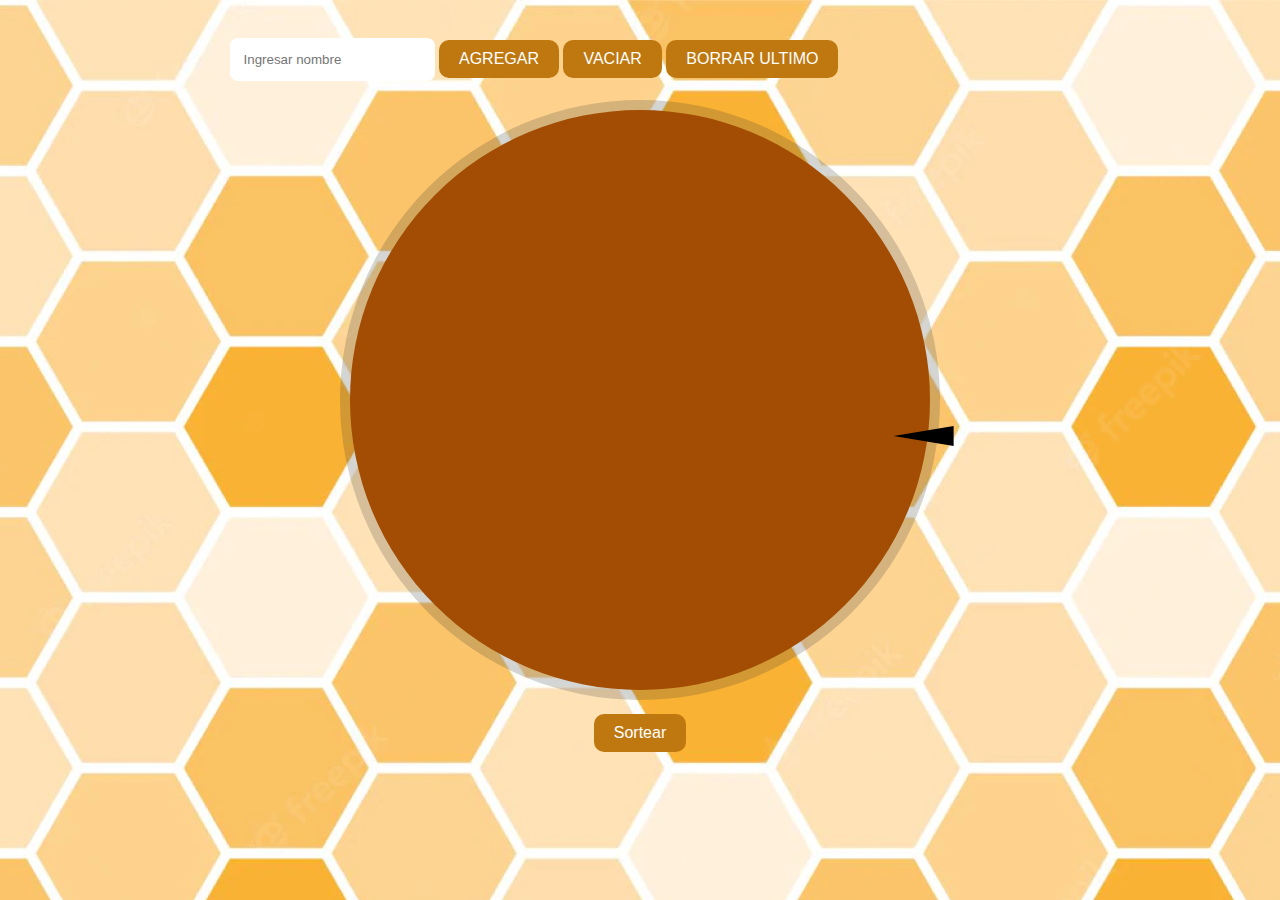
==== index.html @ 78ddba22 "solucion confilcto" ====
<!DOCTYPE html>
<html lang="en">

<head>
    <meta charset="UTF-8">
    <meta http-equiv="X-UA-Compatible" content="IE=edge">
    <meta name="viewport" content="width=device-width, initial-scale=1.0">
    <link rel="shortcut icon" href="beewheel-icon.png">
    <link rel="stylesheet" href="./style.css">
    <title>Bee Wheel</title>
</head>
<body>
    <div class="container">
        <!-- formulario -->
        <div class="form">
            <div class="acciones">
                <input id="nombre" placeholder="Ingresar nombre" type="text">
                <button id="btn-agregar">AGREGAR</button>
                <button id="btn-reset">VACIAR</button>
                <button id="borrar-ultimo">BORRAR ULTIMO</button>
            </div>
        </div>
        <!-- ruleta -->
        <div class="roulette">
            <!-- <h1>Concursantes</h1> -->
            <div class="concursantes">
                <canvas id="idcanvas" width="600" height="600"></canvas>
                <br>
                <button onclick="sortear()"><span id="idestado">Sortear</span></button>
                <div class="mark-winner"></div>
            </div>
        </div>
    </div>
    <script src="index.js" type="text/javascript"></script>
</body>

</html>
---- style.css ----
*{
    margin: 0;
    padding: 0;
}
body{
   /*  background-color:#fff9c45e; */
   background-image: url(background1.png);
    width: 100%;
    height: 100vh;
    cursor: url(icons8-bee-30.png), auto;
}
.container{
    padding: 10px;
    width: 980px;
    max-width: calc(100% - 20px);
    margin: auto;
    margin-top: 0px;
    color: #fff;
    font-family: sans-serif;
}
.concursantes{
    margin-top: 20px;
    text-align: center;
    margin: auto;
    position: relative;
}
h1{
    text-align: center;
}
canvas{
    margin-top:0px;
    position: relative;
    z-index:1;
}
.roulette{
    margin-top: 5%;
}
button{
    position: relative;
    padding: 10px 20px;
    font-size: 16px;
    background: #BF780F;
    color: #fff;
    border-style: none;
    border-radius: 10px;
    z-index: 10;
    cursor: pointer;
    margin-top: 10px;
}
.mark-winner{
    position: absolute;
    clip-path: polygon(0 10px,60px 0,60px 20px);
    background: black;
    width: 60px;
    height: 20px;
    top: 50%;
    right: 18%;
    z-index: 10;
    box-shadow: 0 0 3px #33333399;
}
.form{
    margin-bottom: -5%;
    display: flex;
    height: 10vh;
    width: 60vw;
    padding: 0px;
    justify-content: center;
    align-items: center;
}
input[type=text] {
    padding: 12px;
    border-color: transparent;
    border-radius: 8px;
}
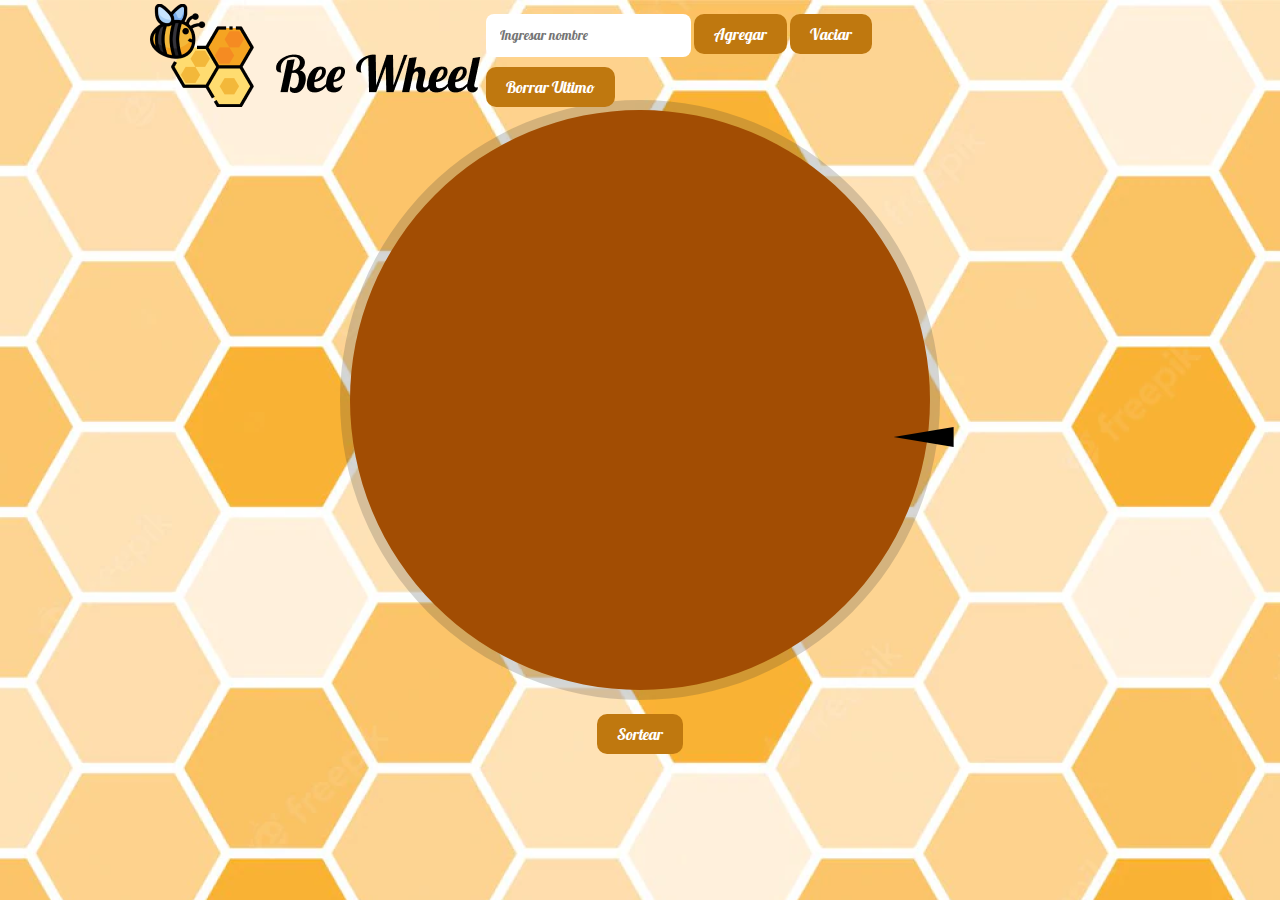
==== commit d0c4a533: "diseño pagina de inicio" ====
--- a/index.html
+++ b/index.html
@@ -13,11 +13,12 @@
     <div class="container">
         <!-- formulario -->
         <div class="form">
+            <img src="Logo (1).png" id="Logo" alt="Logo-bee">
             <div class="acciones">
                 <input id="nombre" placeholder="Ingresar nombre" type="text">
-                <button id="btn-agregar">AGREGAR</button>
-                <button id="btn-reset">VACIAR</button>
-                <button id="borrar-ultimo">BORRAR ULTIMO</button>
+                <button id="btn-agregar">Agregar</button>
+                <button id="btn-reset">Vaciar</button>
+                <button id="borrar-ultimo">Borrar Ultimo</button>
             </div>
         </div>
         <!-- ruleta -->
--- a/style.css
+++ b/style.css
@@ -1,3 +1,5 @@
+@import url('https://fonts.googleapis.com/css2?family=Lobster&display=swap');
+
 *{
     margin: 0;
     padding: 0;
@@ -8,6 +10,7 @@
     width: 100%;
     height: 100vh;
     cursor: url(icons8-bee-30.png), auto;
+    font-family: 'Lobster', cursive;
 }
 .container{
     padding: 10px;
@@ -16,16 +19,13 @@
     margin: auto;
     margin-top: 0px;
     color: #fff;
-    font-family: sans-serif;
+    font-family: 'Lobster' ;
 }
 .concursantes{
     margin-top: 20px;
     text-align: center;
     margin: auto;
     position: relative;
-}
-h1{
-    text-align: center;
 }
 canvas{
     margin-top:0px;
@@ -36,6 +36,7 @@
     margin-top: 5%;
 }
 button{
+    font-family: 'Lobster';
     position: relative;
     padding: 10px 20px;
     font-size: 16px;
@@ -72,6 +73,9 @@
     border-color: transparent;
     border-radius: 8px;
 }
+::placeholder{
+    font-family: 'Lobster';
+}
 
 
 
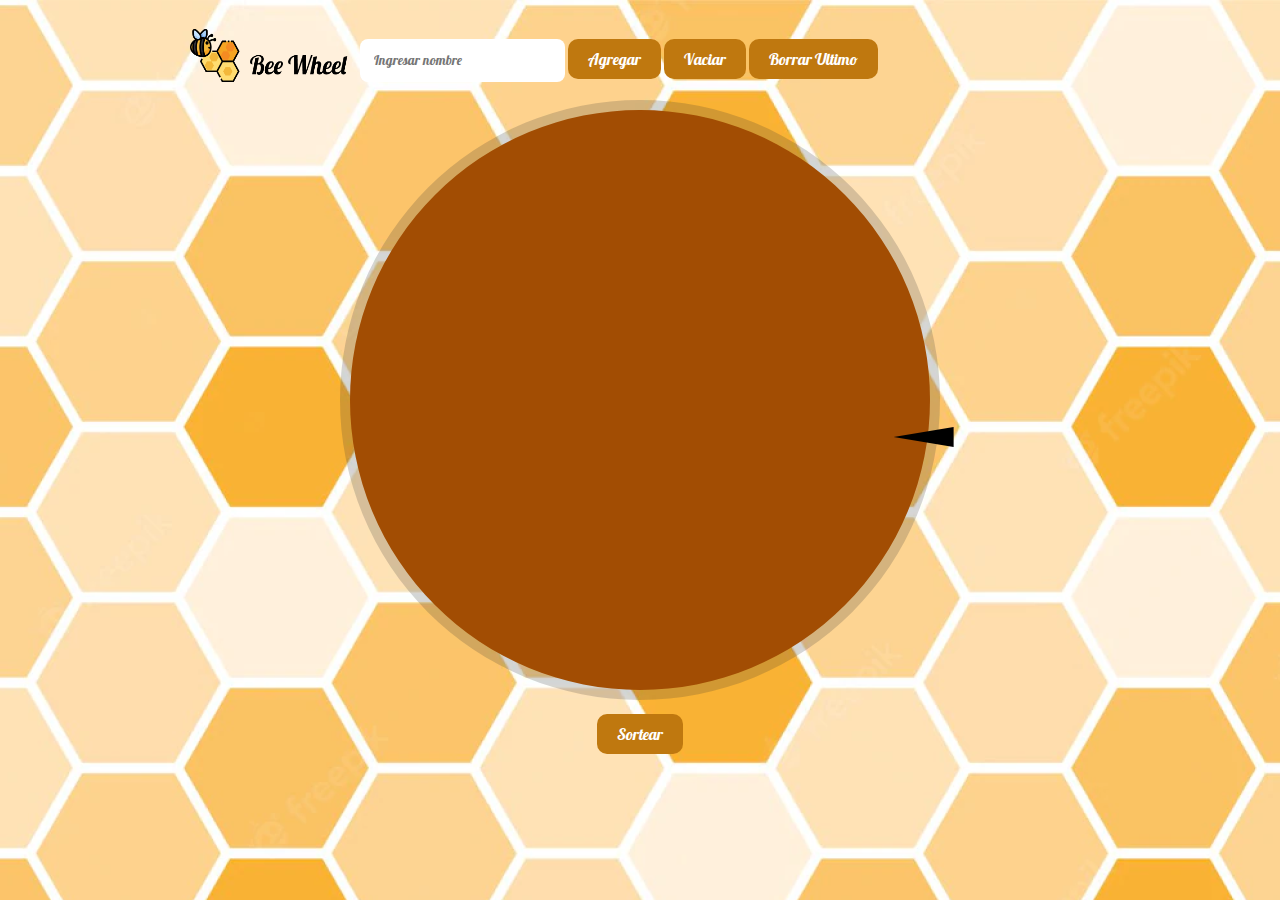
==== commit 34a5c414: "logo" ====
--- a/index.html
+++ b/index.html
@@ -13,7 +13,7 @@
     <div class="container">
         <!-- formulario -->
         <div class="form">
-            <img src="Logo (1).png" id="Logo" alt="Logo-bee">
+            <img src="Logo (1).png" id="logo" alt="Logo-bee">
             <div class="acciones">
                 <input id="nombre" placeholder="Ingresar nombre" type="text">
                 <button id="btn-agregar">Agregar</button>
--- a/style.css
+++ b/style.css
@@ -76,6 +76,13 @@
 ::placeholder{
     font-family: 'Lobster';
 }
+#logo{
+    height: 53px;
+    width: 160px;
+    margin-right: 10px;
+
+
+}
 
 
 
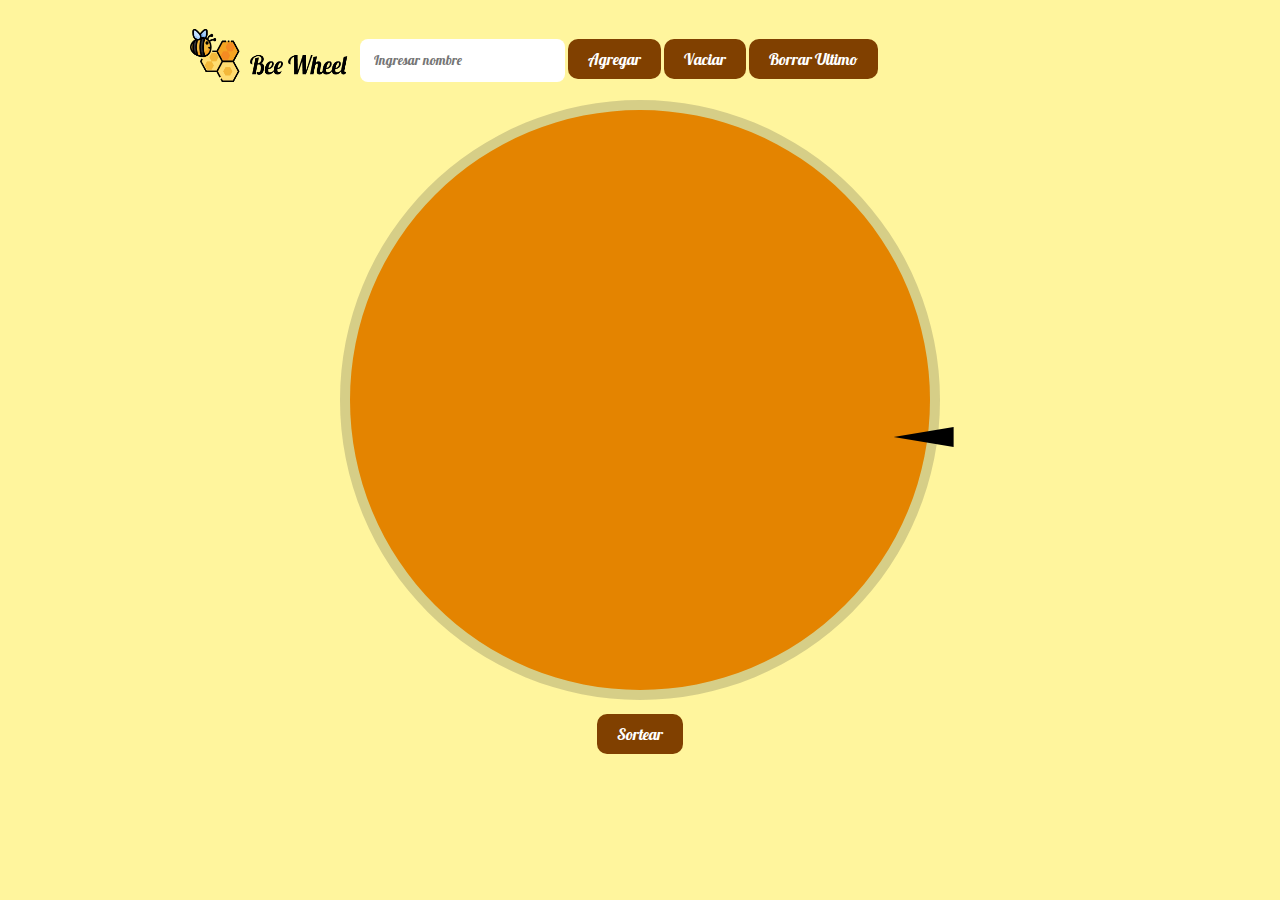
==== commit 536e5e1f: "carpeta imagenes" ====
--- a/index.html
+++ b/index.html
@@ -5,7 +5,7 @@
     <meta charset="UTF-8">
     <meta http-equiv="X-UA-Compatible" content="IE=edge">
     <meta name="viewport" content="width=device-width, initial-scale=1.0">
-    <link rel="shortcut icon" href="beewheel-icon.png">
+    <link rel="shortcut icon" href="./imagenes/beewheel-icon.png">
     <link rel="stylesheet" href="./style.css">
     <title>Bee Wheel</title>
 </head>
@@ -13,7 +13,7 @@
     <div class="container">
         <!-- formulario -->
         <div class="form">
-            <img src="Logo (1).png" id="logo" alt="Logo-bee">
+            <img src="./imagenes/Logo (1).png" id="logo" alt="Logo-bee">
             <div class="acciones">
                 <input id="nombre" placeholder="Ingresar nombre" type="text">
                 <button id="btn-agregar">Agregar</button>
--- a/style.css
+++ b/style.css
@@ -5,11 +5,11 @@
     padding: 0;
 }
 body{
-   /*  background-color:#fff9c45e; */
-   background-image: url(background1.png);
+    background-color:#FFF59D; 
+/*     background-image: url(background1.png);*/    
     width: 100%;
     height: 100vh;
-    cursor: url(icons8-bee-30.png), auto;
+    cursor: url(./imagenes/icons8-bee-30.png), auto;
     font-family: 'Lobster', cursive;
 }
 .container{
@@ -40,7 +40,7 @@
     position: relative;
     padding: 10px 20px;
     font-size: 16px;
-    background: #BF780F;
+    background: #804000;
     color: #fff;
     border-style: none;
     border-radius: 10px;
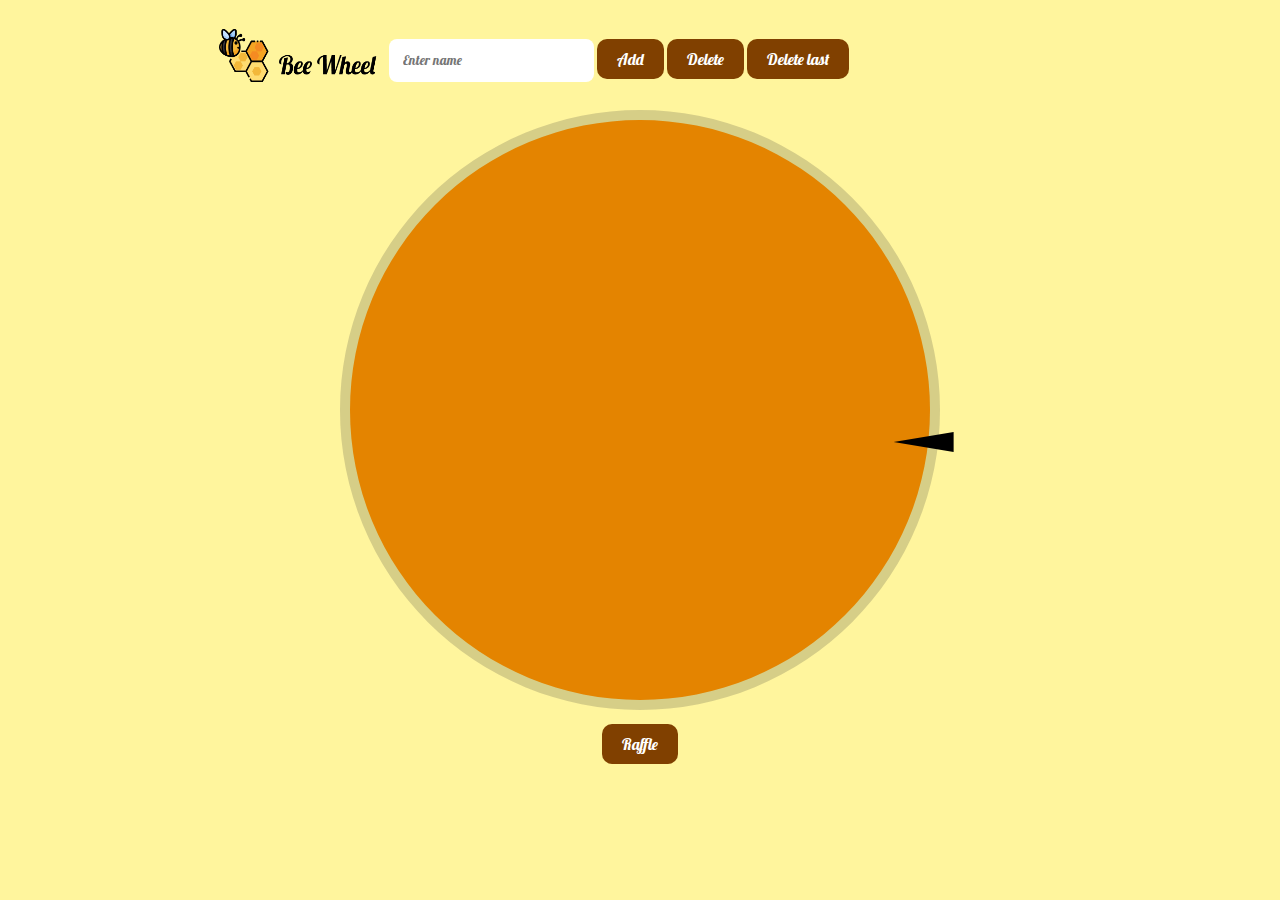
==== commit 4789cbd5: "retoques finales" ====
--- a/index.html
+++ b/index.html
@@ -6,28 +6,28 @@
     <meta http-equiv="X-UA-Compatible" content="IE=edge">
     <meta name="viewport" content="width=device-width, initial-scale=1.0">
     <link rel="shortcut icon" href="./imagenes/beewheel-icon.png">
-    <link rel="stylesheet" href="./style.css">
+    <link rel="stylesheet" href="./styles/style.css">
     <title>Bee Wheel</title>
 </head>
+
 <body>
     <div class="container">
         <!-- formulario -->
         <div class="form">
             <img src="./imagenes/Logo (1).png" id="logo" alt="Logo-bee">
             <div class="acciones">
-                <input id="nombre" placeholder="Ingresar nombre" type="text">
-                <button id="btn-agregar">Agregar</button>
-                <button id="btn-reset">Vaciar</button>
-                <button id="borrar-ultimo">Borrar Ultimo</button>
+                <input id="nombre" placeholder="Enter name" type="text">
+                <button id="btn-agregar">Add</button>
+                <button id="btn-reset">Delete</button>
+                <button id="borrar-ultimo">Delete last</button>
             </div>
         </div>
         <!-- ruleta -->
         <div class="roulette">
-            <!-- <h1>Concursantes</h1> -->
             <div class="concursantes">
                 <canvas id="idcanvas" width="600" height="600"></canvas>
                 <br>
-                <button onclick="sortear()"><span id="idestado">Sortear</span></button>
+                <button onclick="sortear()"><span id="idestado">Raffle</span></button>
                 <div class="mark-winner"></div>
             </div>
         </div>
--- a/styles/style.css
+++ b/styles/style.css
@@ -0,0 +1,96 @@
+@import url('https://fonts.googleapis.com/css2?family=Lobster&display=swap');
+
+* {
+    margin: 0;
+    padding: 0;
+}
+
+body {
+    background-color: #FFF59D;
+    /*     background-image: url(background1.png);*/
+    width: 100%;
+    height: 100vh;
+    cursor: url(../imagenes/icons8-bee-30.png), auto;
+    font-family: 'Lobster', cursive;
+}
+
+.container {
+    padding: 10px;
+    width: 980px;
+    max-width: calc(100% - 20px);
+    margin: auto;
+    margin-top: 50px;
+    margin-top: 0px;
+    color: #fff;
+    font-family: 'Lobster';
+}
+
+.concursantes {
+    margin-top: 20px;
+    text-align: center;
+    margin: auto;
+    position: relative;
+}
+
+canvas {
+    margin-top: 10px;
+    position: relative;
+    z-index: 1;
+}
+
+.roulette {
+    margin-top: 5%;
+}
+
+button {
+    font-family: 'Lobster';
+    position: relative;
+    padding: 10px 20px;
+    font-size: 16px;
+    background: #804000;
+    color: #fff;
+    border-style: none;
+    border-radius: 10px;
+    z-index: 10;
+    cursor: pointer;
+    margin-top: 10px;
+}
+
+.mark-winner {
+    position: absolute;
+    clip-path: polygon(0 10px, 60px 0, 60px 20px);
+    background: black;
+    width: 60px;
+    height: 20px;
+    top: 50%;
+    right: 18%;
+    z-index: 10;
+    box-shadow: 0 0 3px #33333399;
+}
+
+.form {
+    position: relative;
+    margin-bottom: -5%;
+    display: flex;
+    height: 10vh;
+    width: 60vw;
+    padding: 0px;
+    justify-content: center;
+    align-items: center;
+}
+
+input[type=text] {
+    padding: 12px;
+    border-color: transparent;
+    border-radius: 8px;
+}
+
+::placeholder {
+    font-family: 'Lobster';
+}
+
+#logo {
+    height: 53px;
+    width: 160px;
+    margin-right: 10px;
+}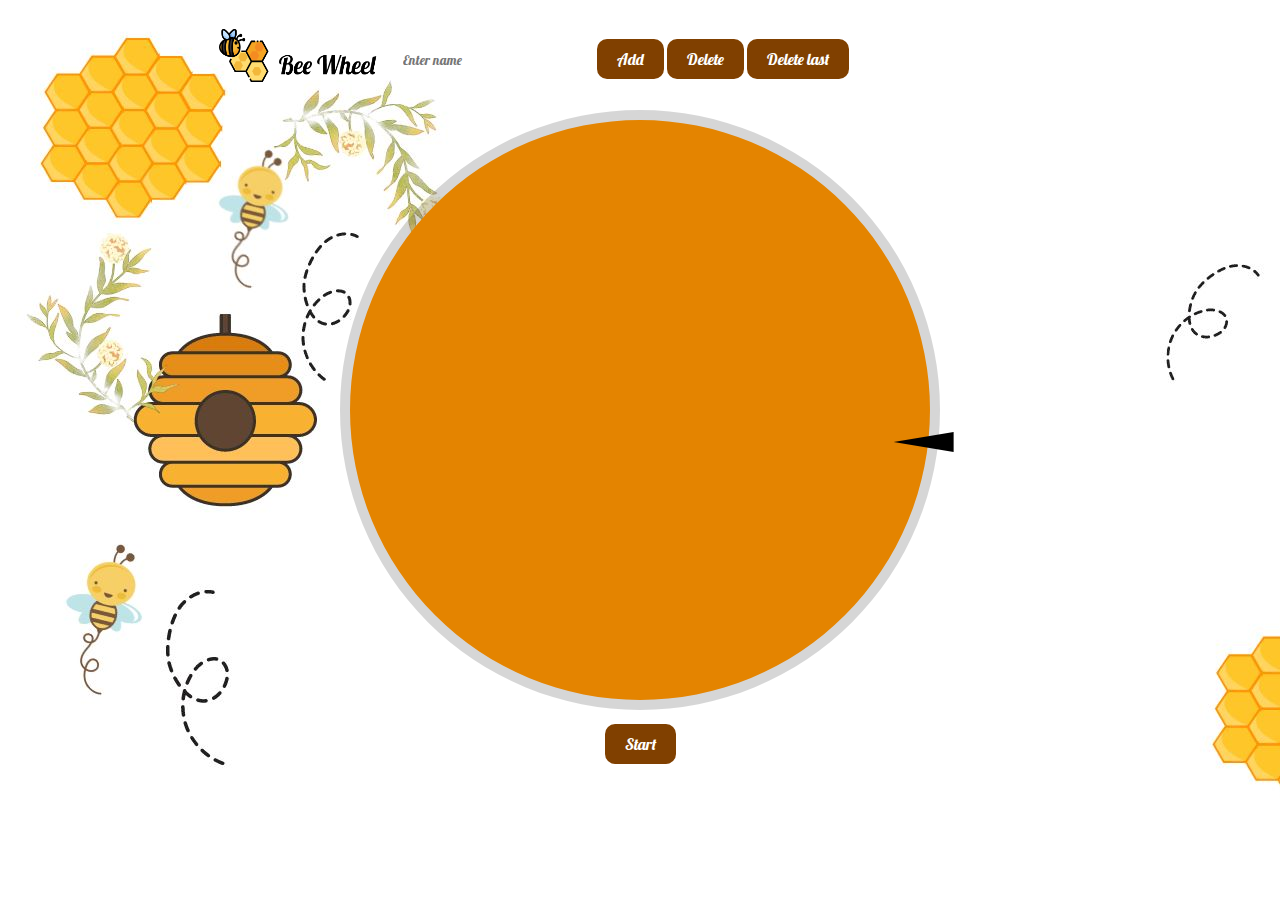
==== commit 40e907a1: "cambio de background y modificacion botones" ====
--- a/index.html
+++ b/index.html
@@ -27,7 +27,7 @@
             <div class="concursantes">
                 <canvas id="idcanvas" width="600" height="600"></canvas>
                 <br>
-                <button onclick="sortear()"><span id="idestado">Raffle</span></button>
+                <button onclick="sortear()"><span id="idestado">Start</span></button>
                 <div class="mark-winner"></div>
             </div>
         </div>
--- a/styles/style.css
+++ b/styles/style.css
@@ -7,7 +7,7 @@
 
 body {
     background-color: #FFF59D;
-    /*     background-image: url(background1.png);*/
+    background-image: url(../imagenes/background2.jpg);
     width: 100%;
     height: 100vh;
     cursor: url(../imagenes/icons8-bee-30.png), auto;
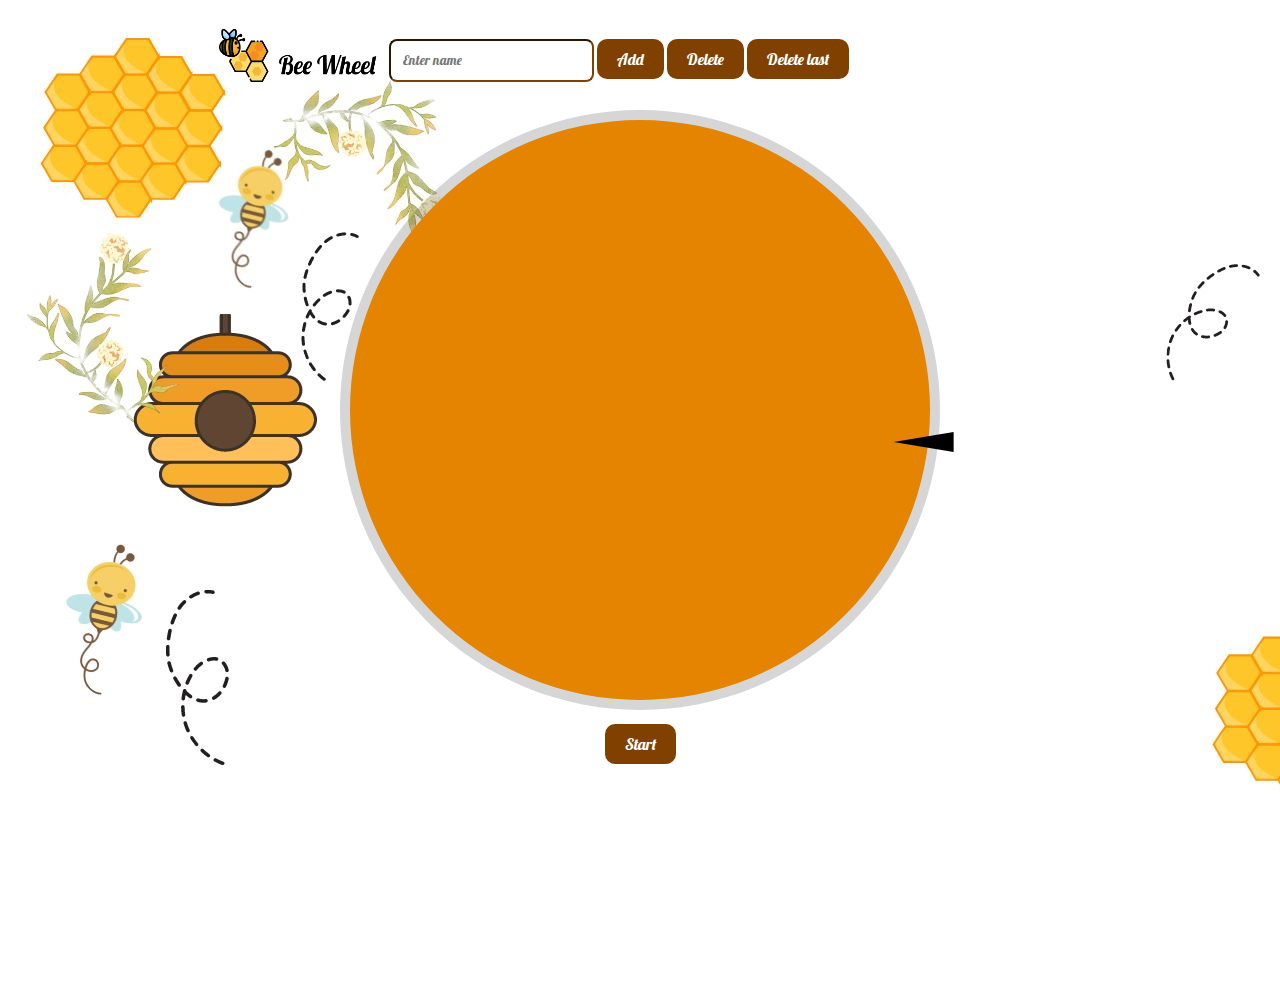
==== commit 1472d313: "carpetas" ====
--- a/index.html
+++ b/index.html
@@ -14,7 +14,7 @@
     <div class="container">
         <!-- formulario -->
         <div class="form">
-            <img src="./imagenes/Logo (1).png" id="logo" alt="Logo-bee">
+            <img src="./imagenes/logo.png" id="logo" alt="Logo-bee">
             <div class="acciones">
                 <input id="nombre" placeholder="Enter name" type="text">
                 <button id="btn-agregar">Add</button>
@@ -32,7 +32,7 @@
             </div>
         </div>
     </div>
-    <script src="index.js" type="text/javascript"></script>
+    <script src="./javaScript/index.js" type="text/javascript"></script>
 </body>
 
 </html>--- a/styles/style.css
+++ b/styles/style.css
@@ -9,7 +9,7 @@
     background-color: #FFF59D;
     background-image: url(../imagenes/background2.jpg);
     width: 100%;
-    height: 100vh;
+    height: 110vh;
     cursor: url(../imagenes/icons8-bee-30.png), auto;
     font-family: 'Lobster', cursive;
 }
@@ -81,8 +81,8 @@
 
 input[type=text] {
     padding: 12px;
-    border-color: transparent;
     border-radius: 8px;
+    border-color: #804000;
 }
 
 ::placeholder {
